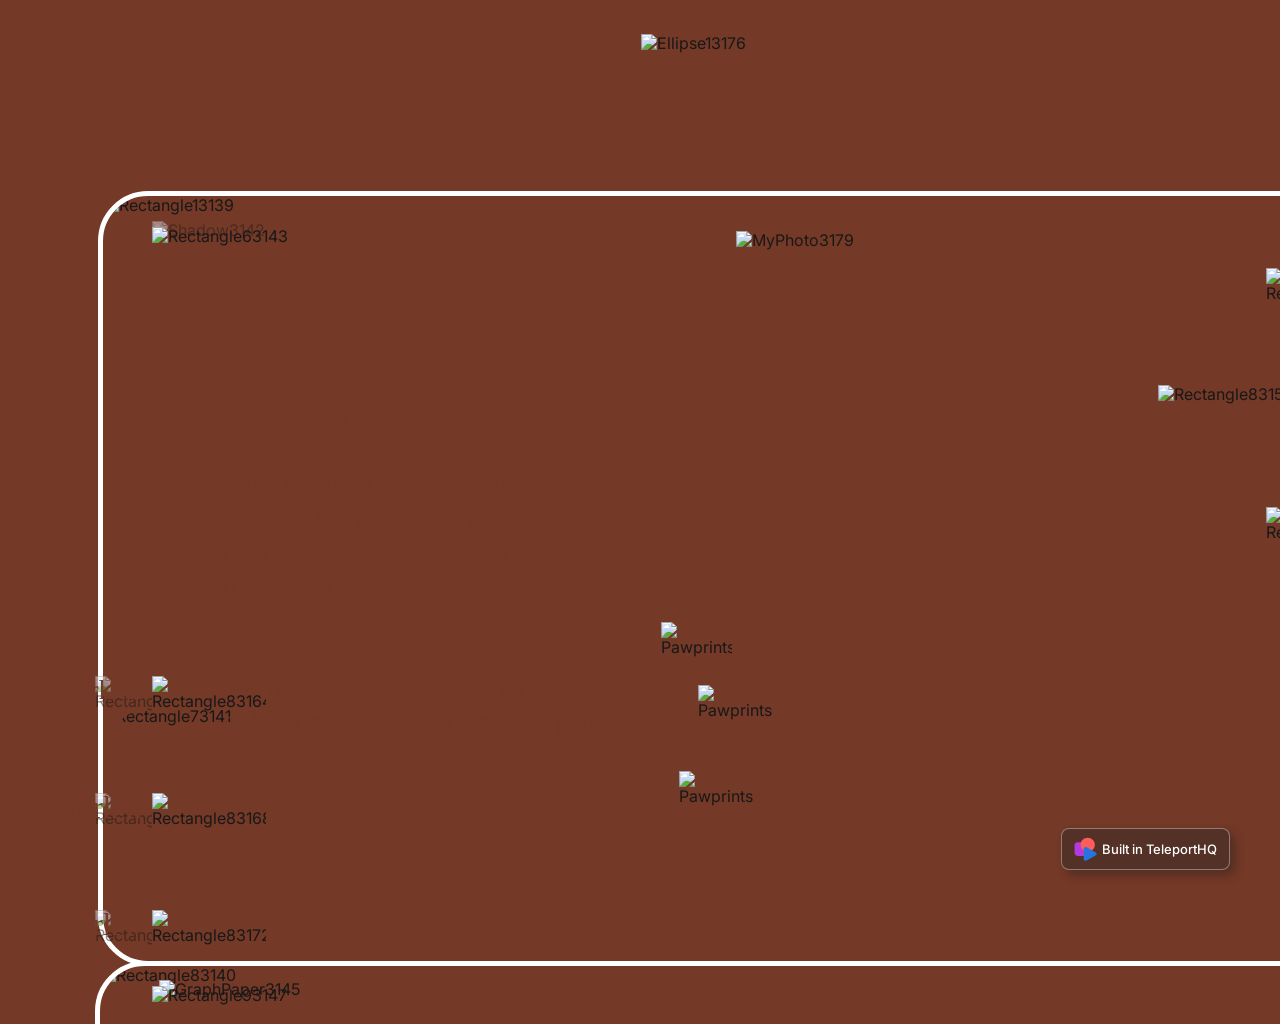
==== about-mepage.html @ 6d15f53f "Initial website upload" ====
<!DOCTYPE html>
<html lang="english">
  <head>
    <title>AboutMepage - exported project</title>
    <meta property="og:title" content="AboutMepage - exported project" />
    <meta name="viewport" content="width=device-width, initial-scale=1.0" />
    <meta charset="utf-8" />
    <meta property="twitter:card" content="summary_large_image" />

    <style data-tag="reset-style-sheet">
      html {  line-height: 1.15;}body {  margin: 0;}* {  box-sizing: border-box;  border-width: 0;  border-style: solid;  -webkit-font-smoothing: antialiased;}p,li,ul,pre,div,h1,h2,h3,h4,h5,h6,figure,blockquote,figcaption {  margin: 0;  padding: 0;}button {  background-color: transparent;}button,input,optgroup,select,textarea {  font-family: inherit;  font-size: 100%;  line-height: 1.15;  margin: 0;}button,select {  text-transform: none;}button,[type="button"],[type="reset"],[type="submit"] {  -webkit-appearance: button;  color: inherit;}button::-moz-focus-inner,[type="button"]::-moz-focus-inner,[type="reset"]::-moz-focus-inner,[type="submit"]::-moz-focus-inner {  border-style: none;  padding: 0;}button:-moz-focus,[type="button"]:-moz-focus,[type="reset"]:-moz-focus,[type="submit"]:-moz-focus {  outline: 1px dotted ButtonText;}a {  color: inherit;  text-decoration: inherit;}pre {  white-space: normal;}input {  padding: 2px 4px;}img {  display: block;}details {  display: block;  margin: 0;  padding: 0;}summary::-webkit-details-marker {  display: none;}[data-thq="accordion"] [data-thq="accordion-content"] {  max-height: 0;  overflow: hidden;  transition: max-height 0.3s ease-in-out;  padding: 0;}[data-thq="accordion"] details[data-thq="accordion-trigger"][open] + [data-thq="accordion-content"] {  max-height: 1000vh;}details[data-thq="accordion-trigger"][open] summary [data-thq="accordion-icon"] {  transform: rotate(180deg);}html { scroll-behavior: smooth  }
    </style>
    <style data-tag="default-style-sheet">
      html {
        font-family: Inter;
        font-size: 16px;
      }

      body {
        font-weight: 400;
        font-style:normal;
        text-decoration: none;
        text-transform: none;
        letter-spacing: normal;
        line-height: 1.15;
        color: var(--dl-color-theme-neutral-dark);
        background: var(--dl-color-theme-neutral-light);

        fill: var(--dl-color-theme-neutral-dark);
      }
    </style>
    <link
      rel="stylesheet"
      href="https://unpkg.com/animate.css@4.1.1/animate.css"
    />
    <link
      rel="stylesheet"
      href="https://fonts.googleapis.com/css2?family=Inter:ital,wght@0,100;0,200;0,300;0,400;0,500;0,600;0,700;0,800;0,900;1,100;1,200;1,300;1,400;1,500;1,600;1,700;1,800;1,900&amp;display=swap"
      data-tag="font"
    />
    <link
      rel="stylesheet"
      href="https://fonts.googleapis.com/css2?family=STIX+Two+Text:ital,wght@0,400;0,500;0,600;0,700;1,400;1,500;1,600;1,700&amp;display=swap"
      data-tag="font"
    />
    <link
      rel="stylesheet"
      href="https://fonts.googleapis.com/css2?family=Noto+Sans:ital,wght@0,100;0,200;0,300;0,400;0,500;0,600;0,700;0,800;0,900;1,100;1,200;1,300;1,400;1,500;1,600;1,700;1,800;1,900&amp;display=swap"
      data-tag="font"
    />
    <link
      rel="stylesheet"
      href="https://fonts.googleapis.com/css2?family=Inter:ital,wght@0,100;0,200;0,300;0,400;0,500;0,600;0,700;0,800;0,900;1,100;1,200;1,300;1,400;1,500;1,600;1,700;1,800;1,900&amp;display=swap"
      data-tag="font"
    />
    <link
      rel="stylesheet"
      href="https://fonts.googleapis.com/css2?family=Island+Moments:wght@400&amp;display=swap"
      data-tag="font"
    />
    <link
      rel="stylesheet"
      href="https://fonts.googleapis.com/css2?family=Island+Moments:wght@400&amp;display=swap"
      data-tag="font"
    />
    <link
      rel="stylesheet"
      href="https://unpkg.com/@teleporthq/teleport-custom-scripts/dist/style.css"
    />
  </head>
  <body>
    <link rel="stylesheet" href="./style.css" />
    <div>
      <link href="./about-mepage.css" rel="stylesheet" />

      <div class="about-mepage-container1">
        <div class="about-mepage-thq-about-mepage-elm">
          <div class="about-mepage-thq-book-elm">
            <img
              src="public/rectangle13139-0zl-1300w.png"
              alt="Rectangle13139"
              class="about-mepage-thq-rectangle1-elm"
            />
            <img
              src="public/rectangle83140-dckj-1300w.png"
              alt="Rectangle83140"
              class="about-mepage-thq-rectangle8-elm1"
            />
            <img
              src="public/rectangle73141-p0ux-300h.png"
              alt="Rectangle73141"
              class="about-mepage-thq-rectangle7-elm"
            />
            <img
              src="public/shadow3142-3vd.svg"
              alt="Shadow3142"
              class="about-mepage-thq-shadow-elm"
            />
            <img
              src="public/rectangle63143-uzt.svg"
              alt="Rectangle63143"
              class="about-mepage-thq-rectangle6-elm"
            />
          </div>
          <div class="about-mepage-thq-aboutme-page-elm">
            <div class="about-mepage-thq-about-mepage1-elm">
              <img
                src="public/graphpaper3145-0hyp-1200h.png"
                alt="GraphPaper3145"
                class="about-mepage-thq-graph-paper-elm1"
              />
              <span class="about-mepage-thq-text-elm10">
                <span>Hello, I'm Sung Ka Sin, but you can call me Tina.</span>
                <br />
                <br />
                <span>
                  I am a curious and creative individual who enjoys exploring
                  new ideas and turning them into meaningful experiences. I am
                  passionate about design, storytelling, and continuous
                  learning, and I value creativity, collaboration, and personal
                  growth.
                </span>
                <br />
                <br />
              </span>
            </div>
            <div class="about-mepage-thq-aboutme-page2-elm">
              <img
                src="public/rectangle93147-5ki.svg"
                alt="Rectangle93147"
                class="about-mepage-thq-rectangle9-elm1"
              />
              <img
                src="public/graphpaper3148-hmjs-1200h.png"
                alt="GraphPaper3148"
                class="about-mepage-thq-graph-paper-elm2"
              />
              <span class="about-mepage-thq-text-elm13">
                <span>
                  Outside of design, I enjoy painting, playing the guitar and
                  violin, podcasting, and filmmaking. These interests have
                  shaped the way I observe the world and inspire the way I
                  create.
                </span>
                <br />
              </span>
              <span class="about-mepage-thq-text-elm15">
                I believe that growth comes from curiosity, reflection, and the
                courage to keep improving. Through this portfolio, I hope to
                share not only my work, but also my journey as a designer and
                lifelong learner.
              </span>
            </div>
          </div>
          <div class="about-mepage-thq-memo-elm">
            <div class="about-mepage-thq-memo1home-elm">
              <img
                src="public/rectangle83152-xiig-200h.png"
                alt="Rectangle83152"
                class="about-mepage-thq-rectangle8-elm2"
              />
              <img
                src="public/rectangle93153-2o4c-200w.png"
                alt="Rectangle93153"
                class="about-mepage-thq-rectangle9-elm2"
              />
              <span class="about-mepage-thq-text-elm16">Home.</span>
            </div>
            <div class="about-mepage-thq-memo2-aboutme-elm">
              <img
                src="public/rectangle83156-4z3b-200h.png"
                alt="Rectangle83156"
                class="about-mepage-thq-rectangle8-elm3"
              />
              <img
                src="public/rectangle93157-4s3-200w.png"
                alt="Rectangle93157"
                class="about-mepage-thq-rectangle9-elm3"
              />
              <span class="about-mepage-thq-text-elm17">About. Me</span>
            </div>
            <div class="about-mepage-thq-memo3my-work-elm">
              <img
                src="public/rectangle83160-r4yq-200h.png"
                alt="Rectangle83160"
                class="about-mepage-thq-rectangle8-elm4"
              />
              <img
                src="public/rectangle93161-jndc-200w.png"
                alt="Rectangle93161"
                class="about-mepage-thq-rectangle9-elm4"
              />
              <span class="about-mepage-thq-text-elm18">Content</span>
            </div>
            <div class="about-mepage-thq-memo31my-work1-elm">
              <img
                src="public/rectangle83164-yjw-200h.png"
                alt="Rectangle83164"
                class="about-mepage-thq-rectangle8-elm5"
              />
              <img
                src="public/rectangle93165-ulv4-200w.png"
                alt="Rectangle93165"
                class="about-mepage-thq-rectangle9-elm5"
              />
              <span class="about-mepage-thq-text-elm19">Work iii</span>
            </div>
            <div class="about-mepage-thq-memo32my-work2-elm">
              <img
                src="public/rectangle83168-wna-200h.png"
                alt="Rectangle83168"
                class="about-mepage-thq-rectangle8-elm6"
              />
              <img
                src="public/rectangle93169-yf4t-200w.png"
                alt="Rectangle93169"
                class="about-mepage-thq-rectangle9-elm6"
              />
              <span class="about-mepage-thq-text-elm20">Work ii</span>
            </div>
            <div class="about-mepage-thq-memo33my-work3-elm">
              <img
                src="public/rectangle83172-6otw-200h.png"
                alt="Rectangle83172"
                class="about-mepage-thq-rectangle8-elm7"
              />
              <img
                src="public/rectangle93173-rekt-200w.png"
                alt="Rectangle93173"
                class="about-mepage-thq-rectangle9-elm7"
              />
              <span class="about-mepage-thq-text-elm21">Work i</span>
            </div>
          </div>
          <div class="about-mepage-thq-light-elm">
            <img
              src="public/polygon23175-zg8t.svg"
              alt="Polygon23175"
              class="about-mepage-thq-polygon2-elm"
            />
            <img
              src="public/ellipse13176-8vol-200h.png"
              alt="Ellipse13176"
              class="about-mepage-thq-ellipse1-elm"
            />
            <img
              src="public/polygon13177-3ip.svg"
              alt="Polygon13177"
              class="about-mepage-thq-polygon1-elm"
            />
          </div>
          <div class="about-mepage-thq-image-elm">
            <img
              src="public/myphoto3179-7oyb-700h.png"
              alt="MyPhoto3179"
              class="about-mepage-thq-my-photo-elm"
            />
            <img
              src="public/pawprints033180-48c-200h.png"
              alt="Pawprints033180"
              class="about-mepage-thq-pawprints03-elm"
            />
            <img
              src="public/pawprints023181-56eq-200w.png"
              alt="Pawprints023181"
              class="about-mepage-thq-pawprints02-elm"
            />
            <img
              src="public/pawprints013182-iubp-200h.png"
              alt="Pawprints013182"
              class="about-mepage-thq-pawprints01-elm"
            />
            <img
              src="public/illustration033183-jvs-400h.png"
              alt="Illustration033183"
              class="about-mepage-thq-illustration03-elm"
            />
            <img
              src="public/illustration023184-9ku3-400h.png"
              alt="Illustration023184"
              class="about-mepage-thq-illustration02-elm"
            />
            <img
              src="public/illustration013185-3cm-300h.png"
              alt="Illustration013185"
              class="about-mepage-thq-illustration01-elm"
            />
          </div>
        </div>
        <a href="https://play.teleporthq.io/signup" class="about-mepage-link">
          <div
            aria-label="Sign up to TeleportHQ"
            class="about-mepage-container2"
          >
            <svg
              width="24"
              height="24"
              viewBox="0 0 19 21"
              fill="none"
              xmlns="http://www.w3.org/2000/svg"
              class="about-mepage-icon1"
            >
              <path
                d="M9.1017 4.64355H2.17867C0.711684 4.64355 -0.477539 5.79975 -0.477539 7.22599V13.9567C-0.477539 15.3829 0.711684 16.5391 2.17867 16.5391H9.1017C10.5687 16.5391 11.7579 15.3829 11.7579 13.9567V7.22599C11.7579 5.79975 10.5687 4.64355 9.1017 4.64355Z"
                fill="#B23ADE"
              ></path>
              <path
                d="M10.9733 12.7878C14.4208 12.7878 17.2156 10.0706 17.2156 6.71886C17.2156 3.3671 14.4208 0.649963 10.9733 0.649963C7.52573 0.649963 4.73096 3.3671 4.73096 6.71886C4.73096 10.0706 7.52573 12.7878 10.9733 12.7878Z"
                fill="#FF5C5C"
              ></path>
              <path
                d="M17.7373 13.3654C19.1497 14.1588 19.1497 15.4634 17.7373 16.2493L10.0865 20.5387C8.67402 21.332 7.51855 20.6836 7.51855 19.0968V10.5141C7.51855 8.92916 8.67402 8.2807 10.0865 9.07221L17.7373 13.3654Z"
                fill="#2874DE"
              ></path>
            </svg>
            <span class="about-mepage-text6">Built in TeleportHQ</span>
          </div>
        </a>
      </div>
      <link
        rel="canonical"
        href="https://web-designfinal-outcome-90sk65.teleporthq.site/about-mepage"
      />
    </div>
  </body>
</html>
---- style.css ----
:root {
  --dl-layout-size-large: 144px;
  --dl-layout-size-small: 48px;
  --dl-layout-space-unit: 16px;
  --dl-layout-size-medium: 96px;
  --dl-layout-size-xlarge: 192px;
  --dl-layout-size-xsmall: 16px;
  --dl-color-theme-accent1: #FFFFFF;
  --dl-color-theme-accent2: #F5D1B0;
  --dl-layout-radius-round: 50%;
  --dl-layout-size-xxlarge: 288px;
  --dl-color-theme-primary1: #BF4408;
  --dl-color-theme-primary2: #E65103;
  --dl-layout-size-maxwidth: 1400px;
  --dl-layout-radius-radius2: 2px;
  --dl-layout-radius-radius4: 4px;
  --dl-layout-radius-radius8: 8px;
  --dl-layout-space-halfunit: 8px;
  --dl-layout-space-sixunits: 96px;
  --dl-layout-space-twounits: 32px;
  --dl-color-theme-secondary1: #FFFFFF;
  --dl-color-theme-secondary2: #FBF1EB;
  --dl-layout-space-fiveunits: 80px;
  --dl-layout-space-fourunits: 64px;
  --dl-layout-space-threeunits: 48px;
  --dl-color-theme-neutral-dark: #191818;
  --dl-layout-radius-cardradius: 8px;
  --dl-color-theme-neutral-light: #FBFAF9;
  --dl-layout-radius-imageradius: 8px;
  --dl-layout-radius-inputradius: 24px;
  --dl-layout-radius-buttonradius: 24px;
  --dl-layout-space-oneandhalfunits: 24px;
}
 
.button {
  color: var(--dl-color-theme-neutral-dark);
  display: inline-block;
  padding: 0.5rem 1rem;
  border-color: var(--dl-color-theme-neutral-dark);
  border-width: 1px;
  border-radius: 4px;
  background-color: var(--dl-color-theme-neutral-light);
}
 
.input {
  color: var(--dl-color-theme-neutral-dark);
  cursor: auto;
  padding: 0.5rem 1rem;
  border-color: var(--dl-color-theme-neutral-dark);
  border-width: 1px;
  border-radius: 4px;
  background-color: var(--dl-color-theme-neutral-light);
}
 
.textarea {
  color: var(--dl-color-theme-neutral-dark);
  cursor: auto;
  padding: 0.5rem;
  border-color: var(--dl-color-theme-neutral-dark);
  border-width: 1px;
  border-radius: 4px;
  background-color: var(--dl-color-theme-neutral-light);
}
 
.list {
  width: 100%;
  margin: 1em 0px 1em 0px;
  display: block;
  padding: 0px 0px 0px 1.5rem;
  list-style-type: none;
  list-style-position: outside;
}
 
.list-item {
  display: list-item;
}
 
.teleport-show {
  display: flex !important;
  transform: none !important;
}
 
.thq-input {
  color: var(--dl-color-theme-neutral-dark);
  cursor: auto;
  outline: none;
  padding: 0.5rem 1rem;
  align-self: stretch;
  text-align: center;
  border-color: var(--dl-color-theme-neutral-dark);
  border-width: 1px;
  border-radius: var(--dl-layout-radius-inputradius);
  background-color: var(--dl-color-theme-neutral-light);
}
 
.thq-input:focus {
  outline: 1px solid var(--dl-color-theme-primary1);
}
 
.thq-button-filled {
  gap: var(--dl-layout-space-halfunit);
  fill: var(--dl-color-theme-secondary1);
  color: var(--dl-color-theme-secondary1);
  cursor: pointer;
  display: flex;
  transition: 0.3s;
  align-items: center;
  font-weight: bold;
  padding-top: var(--dl-layout-space-halfunit);
  white-space: nowrap;
  border-color: var(--dl-color-theme-primary1);
  border-width: 1px;
  padding-left: var(--dl-layout-space-oneandhalfunits);
  border-radius: var(--dl-layout-radius-buttonradius);
  padding-right: var(--dl-layout-space-oneandhalfunits);
  padding-bottom: var(--dl-layout-space-halfunit);
  justify-content: center;
  background-color: var(--dl-color-theme-primary1);
}
 
.thq-button-filled:hover {
  fill: var(--dl-color-theme-secondary2);
  color: var(--dl-color-theme-secondary2);
  border-color: var(--dl-color-theme-primary2);
  background-color: var(--dl-color-theme-primary2);
}
 
.thq-button-outline {
  gap: var(--dl-layout-space-halfunit);
  fill: var(--dl-color-theme-primary1);
  color: var(--dl-color-theme-primary1);
  border: 1px solid;
  cursor: pointer;
  display: flex;
  transition: 0.3s;
  align-items: center;
  font-weight: bold;
  padding-top: var(--dl-layout-space-halfunit);
  white-space: nowrap;
  border-color: var(--dl-color-theme-primary1);
  padding-left: var(--dl-layout-space-oneandhalfunits);
  border-radius: var(--dl-layout-radius-buttonradius);
  padding-right: var(--dl-layout-space-oneandhalfunits);
  padding-bottom: var(--dl-layout-space-halfunit);
  justify-content: center;
}
 
.thq-button-outline:hover {
  fill: var(--dl-color-theme-secondary2);
  color: var(--dl-color-theme-secondary2);
  border-color: var(--dl-color-theme-primary2);
  background-color: var(--dl-color-theme-primary2);
}
 
.thq-button-flat {
  gap: var(--dl-layout-space-halfunit);
  fill: var(--dl-color-theme-primary1);
  color: var(--dl-color-theme-primary1);
  cursor: pointer;
  display: flex;
  transition: 0.3s;
  align-items: center;
  font-weight: bold;
  padding-top: var(--dl-layout-space-halfunit);
  white-space: nowrap;
  border-color: transparent;
  border-width: 1px;
  padding-left: var(--dl-layout-space-oneandhalfunits);
  border-radius: var(--dl-layout-radius-buttonradius);
  padding-right: var(--dl-layout-space-oneandhalfunits);
  padding-bottom: var(--dl-layout-space-halfunit);
  justify-content: center;
}
 
.thq-button-flat:hover {
  fill: var(--dl-color-theme-secondary1);
  color: var(--dl-color-theme-secondary1);
  border-color: var(--dl-color-theme-primary2);
  background-color: var(--dl-color-theme-primary2);
}
 
.thq-heading-1 {
  font-size: 48px;
  font-family: STIX Two Text;
  font-weight: 700;
  line-height: 1.5;
}
 
.thq-heading-2 {
  font-size: 35px;
  font-family: STIX Two Text;
  font-weight: 600;
  line-height: 1.5;
}
 
.thq-heading-3 {
  font-size: 26px;
  font-family: STIX Two Text;
  font-weight: 600;
  line-height: 1.5;
}
 
.thq-body-large {
  font-size: 18px;
  font-family: Noto Sans;
  line-height: 1.5;
}
 
.thq-body-small {
  font-size: 16px;
  font-family: Noto Sans;
  line-height: 1.5;
}
 
.thq-team-image-round {
  width: 80px;
  height: 80px;
  object-fit: cover;
  border-radius: 50%;
}
 
.thq-section-padding {
  width: 100%;
  display: flex;
  padding: var(--dl-layout-space-fiveunits);
  position: relative;
  align-items: center;
  flex-direction: column;
}
 
.thq-section-max-width {
  width: 100%;
  max-width: var(--dl-layout-size-maxwidth);
}
 
.thq-img-ratio-1-1 {
  width: 100%;
  object-fit: cover;
  aspect-ratio: 1/1;
  border-radius: var(--dl-layout-radius-imageradius);
}
 
.thq-img-ratio-16-9 {
  width: 100%;
  object-fit: cover;
  aspect-ratio: 16/9;
  border-radius: var(--dl-layout-radius-imageradius);
}
 
.thq-img-ratio-4-3 {
  width: 100%;
  object-fit: cover;
  aspect-ratio: 4/3;
  border-radius: var(--dl-layout-radius-imageradius);
}
 
.thq-img-ratio-4-6 {
  width: 100%;
  object-fit: cover;
  aspect-ratio: 4/6;
  border-radius: var(--dl-layout-radius-imageradius);
}
 
.thq-img-round {
  width: 100%;
  border-radius: var(--dl-layout-radius-round);
}
 
.thq-flex-column {
  gap: var(--dl-layout-space-twounits);
  display: flex;
  overflow: hidden;
  position: relative;
  align-items: center;
  flex-direction: column;
}
 
.thq-flex-row {
  gap: var(--dl-layout-space-twounits);
  display: flex;
  overflow: hidden;
  position: relative;
  align-items: center;
}
 
.thq-grid-6 {
  display: grid;
  grid-gap: var(--dl-layout-space-twounits);
  grid-template-columns: 1fr 1fr 1fr 1fr 1fr 1fr;
}
 
.thq-grid-5 {
  display: grid;
  grid-gap: var(--dl-layout-space-twounits);
  grid-template-columns: 1fr 1fr 1fr 1fr 1fr;
}
 
.thq-card {
  gap: var(--dl-layout-space-oneandhalfunits);
  display: flex;
  padding: var(--dl-layout-space-twounits);
  align-items: stretch;
  border-radius: var(--dl-layout-radius-cardradius);
  flex-direction: column;
}
 
.thq-box-shadow {
  box-shadow: 0px 0px 5px -2px var(--dl-color-theme-neutral-dark);
}
 
.thq-grid-3 {
  display: grid;
  grid-gap: var(--dl-layout-space-twounits);
  grid-template-columns: 1fr 1fr 1fr;
}
 
.thq-grid-4 {
  display: grid;
  grid-gap: var(--dl-layout-space-twounits);
  grid-template-columns: 1fr 1fr 1fr 1fr;
}
 
.thq-grid-2 {
  width: 100%;
  display: grid;
  grid-gap: var(--dl-layout-space-twounits);
  grid-template-columns: 1fr 1fr;
}
 
.thq-checkbox {
  width: var(--dl-layout-size-xsmall);
  height: var(--dl-layout-size-xsmall);
}
 
.thq-select {
  cursor: pointer;
  appearance: none;
  padding-top: var(--dl-layout-space-halfunit);
  padding-left: var(--dl-layout-space-unit);
  border-radius: var(--dl-layout-radius-inputradius);
  padding-right: var(--dl-layout-space-twounits);
  padding-bottom: var(--dl-layout-space-halfunit);
  background-color: var(--dl-color-theme-neutral-light);
  background-image: url('data:image/svg+xml;charset=US-ASCII,%3Csvg width%3D%2220%22 height%3D%2220%22 xmlns%3D%22http%3A//www.w3.org/2000/svg%22 viewBox%3D%220 0 20 20%22 fill%3D%22%23000%22%3E%3Cpath d%3D%22M4.293 7.293a1 1 0 011.414 0L10 11.586l4.293-4.293a1 1 0 111.414 1.414l-5 5a1 1 0 01-1.414 0l-5-5a1 1 0 010-1.414z%22/%3E%3C/svg%3E');
  background-repeat: no-repeat;
  background-position: right 8px center;
}
 
.thq-divider-horizontal {
  width: 100%;
  height: 1px;
  background-color: var(--dl-color-theme-neutral-dark);
}
 
.thq-icon-small {
  width: 24px;
  height: 24px;
}
 
.thq-button-icon {
  fill: var(--dl-color-theme-secondary1);
  padding: 3px;
  transition: 0.3s;
  border-radius: var(--dl-layout-radius-round);
}
 
.thq-button-icon:hover {
  fill: var(--dl-color-theme-secondary2);
}
 
.thq-icon-medium {
  width: var(--dl-layout-size-small);
  height: var(--dl-layout-size-small);
}
 
.thq-icon-x-small {
  width: var(--dl-layout-size-xsmall);
  height: var(--dl-layout-size-xsmall);
}
 
.thq-link {
  cursor: pointer;
  display: inline-block;
  overflow: hidden;
  background: linear-gradient(to right, var(--dl-color-theme-primary1) 50%, var(--dl-color-theme-neutral-dark) 50%);
  transition: background-position 300ms ease;
  font-weight: 600;
  background-clip: text;
  background-size: 200% 100%;
  background-position: 100%;
  -webkit-text-fill-color: transparent;
}
 
.thq-link:hover {
  background-position: 0 100%;
}
 
.thq-grid-auto-300 {
  display: grid;
  grid-gap: var(--dl-layout-space-oneandhalfunits);
  grid-template-columns: repeat(auto-fit, minmax(300px, 1fr));
}
 
.thq-animated-group-vertical-reverse {
  gap: var(--dl-layout-space-unit);
  width: 100%;
  display: flex;
  animation: scroll-y 20s linear infinite;
  align-items: flex-start;
  flex-direction: column;
  justify-content: space-around;
  animation-direction: reverse;
}
 
.thq-animated-group-horizontal-reverse {
  gap: var(--dl-layout-space-unit);
  display: flex;
  animation: scroll-x 20s linear infinite;
  min-width: 100%;
  align-items: center;
  flex-shrink: 0;
  justify-content: space-around;
  animation-direction: reverse;
}
 
.thq-animated-group-vertical {
  gap: var(--dl-layout-space-unit);
  width: 100%;
  display: flex;
  animation: scroll-y 20s linear infinite;
  align-items: flex-start;
  flex-direction: column;
  justify-content: space-around;
}
 
.thq-animated-group-horizontal {
  gap: var(--dl-layout-space-unit);
  display: flex;
  animation: scroll-x 20s linear infinite;
  min-width: 100%;
  align-items: center;
  flex-shrink: 0;
  justify-content: space-around;
}
 
.thq-animated-group-container-vertical {
  gap: var(--dl-layout-space-unit);
  display: flex;
  overflow: hidden;
  flex-direction: column;
}
 
.thq-animated-group-container-horizontal {
  gap: var(--dl-layout-space-unit);
  display: flex;
  overflow: hidden;
}
 
.thq-mask-image-vertical {
  mask-image: linear-gradient(to bottom, transparent, black 1%, black 99%, transparent);
}
 
.thq-mask-image-horizontal {
  mask-image: linear-gradient(to right, transparent, black 1%, black 99%, transparent);
}
 
.thq-img-scale {
  transition: 0.3s;
}
 
.thq-img-scale:hover {
  scale: 1.05;
}
 
.thq-animated-card-bg-1 {
  width: 100%;
  height: 100%;
  transition: transform 0.3s;
  border-radius: var(--dl-layout-radius-cardradius);
  background-color: var(--dl-color-theme-accent1);
}
 
.thq-animated-card-bg-2 {
  transition: transform 0.3s;
  border-radius: var(--dl-layout-radius-cardradius);
  background-color: var(--dl-color-theme-accent2);
}
 
.thq-button-animated {
  outline: none;
  z-index: 1;
  overflow: hidden;
  position: relative;
  border-width: 2px;
}
 
.thq-input::placeholder {
  text-align: center;
  vertical-align: middle;
}
 
.thq-animated-group-container-vertical:hover div {
  animation-play-state: paused;
}
 
.thq-animated-group-container-horizontal:hover div {
  animation-play-state: paused;
}
 
.thq-animated-card-bg-2:has([data-animated="true"]:hover) {
  transform: translate3d(0px, 0px, 0px) scale3d(1, 1, 1) rotateX(0deg) rotateY(0deg) rotateZ(3deg) skew(0deg, 0deg);
}
 
.thq-animated-card-bg-1:has([data-animated="true"]:hover) {
  transform: translate3d(0px, 0px, 0px) scale3d(1, 1, 1) rotateX(0deg) rotateY(0deg) rotateZ(-6deg) skew(0deg, 0deg);
}
 
.thq-button-animated:before {
  top: 0;
  left: -20%;
  color: var(--dl-color-theme-neutral-light);
  width: 200%;
  height: 101%;
  content: "";
  z-index: 1;
  position: absolute;
  transform: scaleX(0);
  transition: transform 0.5s;
  border-radius: var(--dl-layout-radius-buttonradius);
  background-color: var(--dl-color-theme-neutral-dark);
  transform-origin: 0 0;
  transition-timing-function: cubic-bezier(0.5, 1.6, 0.4, 0.7);
}
 
.thq-button-animated:hover::before {
  color: var(--dl-color-theme-neutral-light);
  z-index: -1;
  transform: scaleX(1);
}
 
.Content {
  font-size: 16px;
  font-family: Inter;
  font-weight: 400;
  line-height: 1.15;
  text-transform: none;
  text-decoration: none;
}
 
@media(max-width: 991px) {
  .thq-grid-4 {
    grid-template-columns: 1fr 1fr 1fr;
  }
}
 
@media(max-width: 767px) {
  .thq-section-padding {
    padding: var(--dl-layout-space-threeunits);
  }
  .thq-flex-column {
    gap: var(--dl-layout-space-oneandhalfunits);
  }
  .thq-flex-row {
    gap: var(--dl-layout-space-oneandhalfunits);
  }
  .thq-grid-6 {
    grid-gap: var(--dl-layout-space-oneandhalfunits);
    grid-template-columns: 1fr 1fr 1fr;
  }
  .thq-grid-5 {
    grid-gap: var(--dl-layout-space-oneandhalfunits);
    grid-template-columns: 1fr 1fr 1fr;
  }
  .thq-card {
    padding: var(--dl-layout-space-oneandhalfunits);
  }
  .thq-grid-3 {
    grid-gap: var(--dl-layout-space-oneandhalfunits);
    grid-template-columns: 1fr 1fr;
  }
  .thq-grid-4 {
    grid-gap: var(--dl-layout-space-oneandhalfunits);
    flex-direction: row;
    grid-template-columns: 1fr 1fr;
  }
  .thq-grid-2 {
    grid-gap: var(--dl-layout-space-oneandhalfunits);
    grid-template-columns: 1fr;
  }
  .thq-img-scale {
    width: 100%;
  }
}
 
@media(max-width: 479px) {
  .thq-section-padding {
    padding: var(--dl-layout-space-oneandhalfunits);
  }
  .thq-flex-column {
    gap: var(--dl-layout-space-unit);
  }
  .thq-flex-row {
    gap: var(--dl-layout-space-unit);
  }
  .thq-grid-6 {
    grid-gap: var(--dl-layout-space-unit);
    grid-template-columns: 1fr 1fr;
  }
  .thq-grid-5 {
    grid-gap: var(--dl-layout-space-unit);
    grid-template-columns: 1fr 1fr;
  }
  .thq-grid-3 {
    grid-gap: var(--dl-layout-space-unit);
    align-items: center;
    grid-template-columns: 1fr;
  }
  .thq-grid-4 {
    grid-gap: var(--dl-layout-space-unit);
    align-items: center;
    flex-direction: column;
    grid-template-columns: 1fr;
  }
  .thq-grid-2 {
    grid-gap: var(--dl-layout-space-unit);
  }
  .thq-grid-auto-300 {
    grid-template-columns: 1fr;
  }
}
---- about-mepage.css ----
.about-mepage-container1 {
  width: 100%;
  display: flex;
  overflow: auto;
  min-height: 100vh;
  align-items: center;
  flex-direction: column;
}
 
.about-mepage-thq-about-mepage-elm {
  width: 100%;
  height: 1024px;
  display: flex;
  position: relative;
  align-items: flex-start;
  flex-shrink: 0;
  background-color: rgba(116, 57, 39, 1);
}
 
.about-mepage-thq-book-elm {
  top: 191px;
  left: 95px;
  width: 1246px;
  height: 1545px;
  display: flex;
  position: absolute;
  align-items: flex-start;
  flex-shrink: 1;
}
 
.about-mepage-thq-rectangle1-elm {
  top: 0px;
  left: 3px;
  width: 1243px;
  height: 775px;
  position: absolute;
  border-color: rgba(255, 255, 255, 1);
  border-style: solid;
  border-width: 5px;
  border-radius: 50px;
}
 
.about-mepage-thq-rectangle8-elm1 {
  top: 770px;
  left: 0px;
  width: 1243px;
  height: 775px;
  position: absolute;
  border-color: rgba(255, 255, 255, 1);
  border-style: solid;
  border-width: 5px;
  border-radius: 50px;
}
 
.about-mepage-thq-rectangle7-elm {
  top: 516px;
  left: 5px;
  width: 1238px;
  height: 259px;
  position: absolute;
  border-radius: 57px;
}
 
.about-mepage-thq-shadow-elm {
  top: 30px;
  left: 57px;
  width: 1114px;
  height: 759px;
  opacity: 0.44;
  position: absolute;
}
 
.about-mepage-thq-rectangle6-elm {
  top: 36px;
  left: 57px;
  width: 1114px;
  height: 759px;
  position: absolute;
}
 
.about-mepage-thq-aboutme-page-elm {
  top: 222.0001220703125px;
  left: 152px;
  width: 1118.1407470703125px;
  height: 1683.9998779296875px;
  display: flex;
  position: absolute;
  align-items: flex-start;
  flex-shrink: 1;
}
 
.about-mepage-thq-about-mepage1-elm {
  top: 0px;
  left: 2.9999847412109375px;
  width: 1115.1407470703125px;
  height: 757.7516479492188px;
  display: flex;
  position: absolute;
  align-items: flex-start;
  flex-shrink: 1;
}
 
.about-mepage-thq-graph-paper-elm1 {
  top: 757.7515869140625px;
  left: 4.007709503173828px;
  width: 752px;
  height: 1111px;
  position: absolute;
}
 
.about-mepage-thq-text-elm10 {
  top: 141.9998779296875px;
  left: 67.00001525878906px;
  color: rgba(116, 57, 39, 1);
  width: 439px;
  height: auto;
  position: absolute;
  font-size: 30px;
  font-style: Regular;
  text-align: left;
  font-family: IM FELL English SC;
  font-weight: 400;
  line-height: normal;
  font-stretch: normal;
  text-decoration: none;
}
 
.about-mepage-thq-aboutme-page2-elm {
  top: 763.9998779296875px;
  left: 0px;
  width: 1118.1407470703125px;
  height: 920px;
  display: flex;
  position: absolute;
  align-items: flex-start;
  flex-shrink: 1;
}
 
.about-mepage-thq-rectangle9-elm1 {
  top: 0px;
  left: 0px;
  width: 1114px;
  height: 733px;
  position: absolute;
}
 
.about-mepage-thq-graph-paper-elm2 {
  top: 757.751708984375px;
  left: 7.0077056884765625px;
  width: 752px;
  height: 1111px;
  position: absolute;
}
 
.about-mepage-thq-text-elm13 {
  top: 105px;
  left: 64px;
  color: rgba(116, 57, 39, 1);
  width: 457px;
  height: auto;
  position: absolute;
  font-size: 30px;
  font-style: Regular;
  text-align: left;
  font-family: IM FELL English SC;
  font-weight: 400;
  line-height: normal;
  font-stretch: normal;
  text-decoration: none;
}
 
.about-mepage-thq-text-elm15 {
  top: 404px;
  left: 456px;
  color: rgba(116, 57, 39, 1);
  width: 439px;
  height: auto;
  position: absolute;
  font-size: 30px;
  font-style: Regular;
  text-align: left;
  font-family: IM FELL English SC;
  font-weight: 400;
  line-height: normal;
  font-stretch: normal;
  text-decoration: none;
}
 
.about-mepage-thq-memo-elm {
  top: 268px;
  left: 38px;
  width: 1362px;
  height: 642.002685546875px;
  display: flex;
  position: absolute;
  align-items: flex-start;
  flex-shrink: 1;
}
 
.about-mepage-thq-memo1home-elm {
  top: 0px;
  left: 1228px;
  width: 134px;
  height: 107.00276184082031px;
  display: flex;
  position: absolute;
  align-items: flex-start;
  flex-shrink: 1;
}
 
.about-mepage-thq-rectangle8-elm2 {
  top: 0px;
  left: 0px;
  width: 134px;
  height: 105px;
  position: absolute;
}
 
.about-mepage-thq-rectangle9-elm2 {
  top: 0px;
  left: 77px;
  width: 57px;
  height: 105px;
  opacity: 0.50;
  position: absolute;
}
 
.about-mepage-thq-text-elm16 {
  top: 2px;
  left: 120.910888671875px;
  color: rgba(116, 57, 39, 1);
  width: 105px;
  height: auto;
  position: absolute;
  font-size: 30.551189422607422px;
  font-style: Regular;
  text-align: left;
  font-family: IM FELL English SC;
  font-weight: 400;
  line-height: normal;
  font-stretch: normal;
  text-decoration: none;
}
 
.about-mepage-thq-memo2-aboutme-elm {
  top: 117px;
  left: 1120px;
  width: 229px;
  height: 112.00276184082031px;
  display: flex;
  position: absolute;
  align-items: flex-start;
  flex-shrink: 1;
}
 
.about-mepage-thq-rectangle8-elm3 {
  top: 0px;
  left: 0px;
  width: 229px;
  height: 105px;
  position: absolute;
}
 
.about-mepage-thq-rectangle9-elm3 {
  top: 0px;
  left: 172px;
  width: 57px;
  height: 105px;
  opacity: 0.50;
  position: absolute;
}
 
.about-mepage-thq-text-elm17 {
  top: 7px;
  left: 215.910888671875px;
  color: rgba(116, 57, 39, 1);
  width: 105px;
  height: auto;
  position: absolute;
  font-size: 20px;
  font-style: Regular;
  text-align: left;
  font-family: IM FELL English SC;
  font-weight: 400;
  line-height: normal;
  font-stretch: normal;
  text-decoration: none;
}
 
.about-mepage-thq-memo3my-work-elm {
  top: 239px;
  left: 1228px;
  width: 134px;
  height: 107.00276184082031px;
  display: flex;
  position: absolute;
  align-items: flex-start;
  flex-shrink: 1;
}
 
.about-mepage-thq-rectangle8-elm4 {
  top: 0px;
  left: 0px;
  width: 134px;
  height: 105px;
  position: absolute;
}
 
.about-mepage-thq-rectangle9-elm4 {
  top: 0px;
  left: 77px;
  width: 57px;
  height: 105px;
  opacity: 0.50;
  position: absolute;
}
 
.about-mepage-thq-text-elm18 {
  top: 2px;
  left: 120.910888671875px;
  color: rgba(116, 57, 39, 1);
  width: 105px;
  height: auto;
  position: absolute;
  font-size: 26px;
  font-style: Regular;
  text-align: left;
  font-family: IM FELL English SC;
  font-weight: 400;
  line-height: normal;
  font-stretch: normal;
  text-decoration: none;
}
 
.about-mepage-thq-memo31my-work1-elm {
  top: 408.002685546875px;
  left: 114px;
  width: 114px;
  height: 107.00276184082031px;
  display: flex;
  position: absolute;
  align-items: flex-start;
  flex-shrink: 1;
}
 
.about-mepage-thq-rectangle8-elm5 {
  top: -0.00274658203125px;
  left: 0px;
  width: 114px;
  height: 105px;
  position: absolute;
}
 
.about-mepage-thq-rectangle9-elm5 {
  top: 0px;
  left: -57px;
  width: 57px;
  height: 105px;
  opacity: 0.50;
  position: absolute;
}
 
.about-mepage-thq-text-elm19 {
  top: -2px;
  left: -100.910888671875px;
  color: rgba(116, 57, 39, 1);
  width: 105px;
  height: auto;
  position: absolute;
  font-size: 28px;
  font-style: Regular;
  text-align: left;
  font-family: IM FELL English SC;
  font-weight: 400;
  line-height: normal;
  font-stretch: normal;
  text-decoration: none;
}
 
.about-mepage-thq-memo32my-work2-elm {
  top: 525.002685546875px;
  left: 114px;
  width: 114px;
  height: 107.00276184082031px;
  display: flex;
  position: absolute;
  align-items: flex-start;
  flex-shrink: 1;
}
 
.about-mepage-thq-rectangle8-elm6 {
  top: -0.00274658203125px;
  left: 0px;
  width: 114px;
  height: 105px;
  position: absolute;
}
 
.about-mepage-thq-rectangle9-elm6 {
  top: 0px;
  left: -57px;
  width: 57px;
  height: 105px;
  opacity: 0.50;
  position: absolute;
}
 
.about-mepage-thq-text-elm20 {
  top: -2px;
  left: -100.910888671875px;
  color: rgba(116, 57, 39, 1);
  width: 105px;
  height: auto;
  position: absolute;
  font-size: 30.551189422607422px;
  font-style: Regular;
  text-align: left;
  font-family: IM FELL English SC;
  font-weight: 400;
  line-height: normal;
  font-stretch: normal;
  text-decoration: none;
}
 
.about-mepage-thq-memo33my-work3-elm {
  top: 642.002685546875px;
  left: 114px;
  width: 114px;
  height: 107.00276184082031px;
  display: flex;
  position: absolute;
  align-items: flex-start;
  flex-shrink: 1;
}
 
.about-mepage-thq-rectangle8-elm7 {
  top: -0.00274658203125px;
  left: 0px;
  width: 114px;
  height: 105px;
  position: absolute;
}
 
.about-mepage-thq-rectangle9-elm7 {
  top: 0px;
  left: -57px;
  width: 57px;
  height: 105px;
  opacity: 0.50;
  position: absolute;
}
 
.about-mepage-thq-text-elm21 {
  top: -2px;
  left: -100.910888671875px;
  color: rgba(116, 57, 39, 1);
  width: 105px;
  height: auto;
  position: absolute;
  font-size: 30.551189422607422px;
  font-style: Regular;
  text-align: left;
  font-family: IM FELL English SC;
  font-weight: 400;
  line-height: normal;
  font-stretch: normal;
  text-decoration: none;
}
 
.about-mepage-thq-light-elm {
  top: -78px;
  left: 386px;
  width: 667px;
  height: 350px;
  display: flex;
  position: absolute;
  align-items: flex-start;
  flex-shrink: 1;
}
 
.about-mepage-thq-polygon2-elm {
  top: 30px;
  left: 0px;
  width: 667px;
  height: 320px;
  opacity: 0.28;
  position: absolute;
}
 
.about-mepage-thq-ellipse1-elm {
  top: 112px;
  left: 255px;
  width: 157px;
  height: 102px;
  position: absolute;
}
 
.about-mepage-thq-polygon1-elm {
  top: 0px;
  left: 159px;
  width: 350px;
  height: 177px;
  position: absolute;
}
 
.about-mepage-thq-image-elm {
  top: 231px;
  left: 214px;
  width: 1054px;
  height: 1459px;
  display: flex;
  position: absolute;
  align-items: flex-start;
  flex-shrink: 1;
}
 
.about-mepage-thq-my-photo-elm {
  top: 0px;
  left: 522px;
  width: 494px;
  height: 658px;
  position: absolute;
}
 
.about-mepage-thq-pawprints03-elm {
  top: 540px;
  left: 465px;
  width: 75px;
  height: 70px;
  position: absolute;
}
 
.about-mepage-thq-pawprints02-elm {
  top: 454px;
  left: 483.94866943359375px;
  width: 75px;
  height: 70px;
  position: absolute;
}
 
.about-mepage-thq-pawprints01-elm {
  top: 391px;
  left: 447.06756591796875px;
  width: 71px;
  height: 66px;
  position: absolute;
}
 
.about-mepage-thq-illustration03-elm {
  top: 1137px;
  left: 732px;
  width: 322px;
  height: 322px;
  position: absolute;
}
 
.about-mepage-thq-illustration02-elm {
  top: 829px;
  left: 524px;
  width: 416px;
  height: 308px;
  position: absolute;
}
 
.about-mepage-thq-illustration01-elm {
  top: 1213px;
  left: 0px;
  width: 207px;
  height: 207px;
  position: absolute;
}
 
.about-mepage-link {
  display: contents;
}
 
.about-mepage-container2 {
  right: 50px;
  border: 1px solid #ffffff5c;
  bottom: 30px;
  display: flex;
  z-index: 22;
  position: fixed;
  box-shadow: 5px 5px 10px 0px rgba(31, 31, 31, 0.4);
  min-height: auto;
  align-items: center;
  padding-top: 8px;
  padding-left: 12px;
  border-radius: 8px;
  padding-right: 12px;
  padding-bottom: 8px;
  backdrop-filter: blur(6px);
  background-color: rgba(41, 41, 41, 0.41);
}
 
.about-mepage-icon1 {
  width: 24px;
  margin-right: 4px;
}
 
.about-mepage-text6 {
  color: white;
  font-size: 13px;
  font-style: normal;
  font-weight: 500;
  line-height: 24px;
}
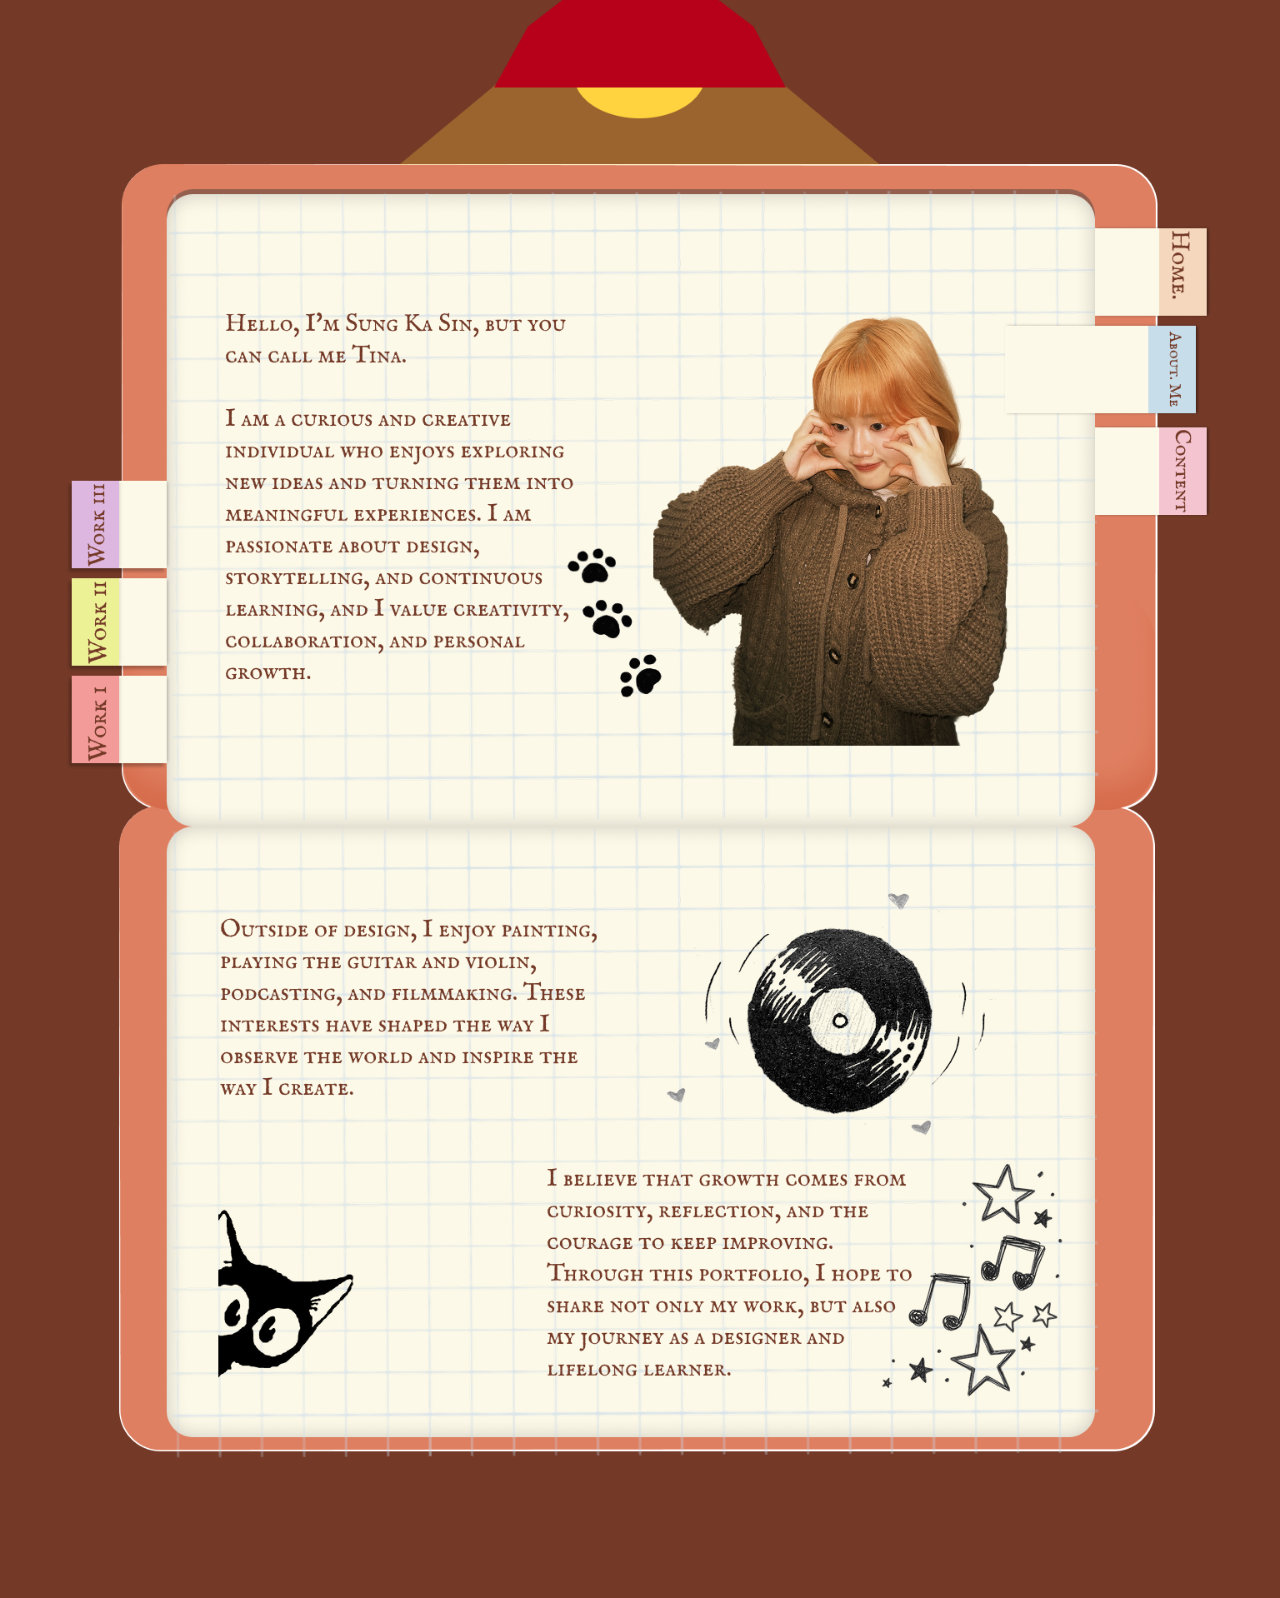
==== commit aa957a7c: "add nav and adjust position" ====
--- a/about-mepage.html
+++ b/about-mepage.html
@@ -1,326 +1,72 @@
 <!DOCTYPE html>
-<html lang="english">
+<html lang="en">
   <head>
-    <title>AboutMepage - exported project</title>
-    <meta property="og:title" content="AboutMepage - exported project" />
+    <title>About Me Page</title>
     <meta name="viewport" content="width=device-width, initial-scale=1.0" />
     <meta charset="utf-8" />
-    <meta property="twitter:card" content="summary_large_image" />
+    
+    <link rel="stylesheet" href="style.css" />
 
-    <style data-tag="reset-style-sheet">
-      html {  line-height: 1.15;}body {  margin: 0;}* {  box-sizing: border-box;  border-width: 0;  border-style: solid;  -webkit-font-smoothing: antialiased;}p,li,ul,pre,div,h1,h2,h3,h4,h5,h6,figure,blockquote,figcaption {  margin: 0;  padding: 0;}button {  background-color: transparent;}button,input,optgroup,select,textarea {  font-family: inherit;  font-size: 100%;  line-height: 1.15;  margin: 0;}button,select {  text-transform: none;}button,[type="button"],[type="reset"],[type="submit"] {  -webkit-appearance: button;  color: inherit;}button::-moz-focus-inner,[type="button"]::-moz-focus-inner,[type="reset"]::-moz-focus-inner,[type="submit"]::-moz-focus-inner {  border-style: none;  padding: 0;}button:-moz-focus,[type="button"]:-moz-focus,[type="reset"]:-moz-focus,[type="submit"]:-moz-focus {  outline: 1px dotted ButtonText;}a {  color: inherit;  text-decoration: inherit;}pre {  white-space: normal;}input {  padding: 2px 4px;}img {  display: block;}details {  display: block;  margin: 0;  padding: 0;}summary::-webkit-details-marker {  display: none;}[data-thq="accordion"] [data-thq="accordion-content"] {  max-height: 0;  overflow: hidden;  transition: max-height 0.3s ease-in-out;  padding: 0;}[data-thq="accordion"] details[data-thq="accordion-trigger"][open] + [data-thq="accordion-content"] {  max-height: 1000vh;}details[data-thq="accordion-trigger"][open] summary [data-thq="accordion-icon"] {  transform: rotate(180deg);}html { scroll-behavior: smooth  }
-    </style>
-    <style data-tag="default-style-sheet">
-      html {
-        font-family: Inter;
-        font-size: 16px;
+    <style>
+      /* Keep only page-specific container layouts inside the internal style tag */
+      html { 
+        height: 100%; 
+        scroll-behavior: smooth; 
+      }
+      body { 
+        margin: 0; 
+        min-height: 100%; 
+        background-color: #743927; 
+        display: flex;
+        flex-direction: column;
+      }
+      * { 
+        box-sizing: border-box; 
+        margin: 0; 
+        padding: 0; 
       }
 
-      body {
-        font-weight: 400;
-        font-style:normal;
-        text-decoration: none;
-        text-transform: none;
-        letter-spacing: normal;
-        line-height: 1.15;
-        color: var(--dl-color-theme-neutral-dark);
-        background: var(--dl-color-theme-neutral-light);
+      .page-canvas-wrapper {
+        width: 100%;
+        flex: 1;
+        display: flex;
+        flex-direction: column;
+        align-items: center;
+        justify-content: flex-start;
+        padding: 40px 20px; 
+      }
 
-        fill: var(--dl-color-theme-neutral-dark);
+      .canvas-frame {
+        position: relative;
+        width: 100%;
+        max-width: 1200px; 
+        top: -100px; 
+      }
+
+      .portfolio-layout-image {
+        width: 100%;
+        height: auto;     
+        display: block;
+        border-radius: 0px;
       }
     </style>
-    <link
-      rel="stylesheet"
-      href="https://unpkg.com/animate.css@4.1.1/animate.css"
-    />
-    <link
-      rel="stylesheet"
-      href="https://fonts.googleapis.com/css2?family=Inter:ital,wght@0,100;0,200;0,300;0,400;0,500;0,600;0,700;0,800;0,900;1,100;1,200;1,300;1,400;1,500;1,600;1,700;1,800;1,900&amp;display=swap"
-      data-tag="font"
-    />
-    <link
-      rel="stylesheet"
-      href="https://fonts.googleapis.com/css2?family=STIX+Two+Text:ital,wght@0,400;0,500;0,600;0,700;1,400;1,500;1,600;1,700&amp;display=swap"
-      data-tag="font"
-    />
-    <link
-      rel="stylesheet"
-      href="https://fonts.googleapis.com/css2?family=Noto+Sans:ital,wght@0,100;0,200;0,300;0,400;0,500;0,600;0,700;0,800;0,900;1,100;1,200;1,300;1,400;1,500;1,600;1,700;1,800;1,900&amp;display=swap"
-      data-tag="font"
-    />
-    <link
-      rel="stylesheet"
-      href="https://fonts.googleapis.com/css2?family=Inter:ital,wght@0,100;0,200;0,300;0,400;0,500;0,600;0,700;0,800;0,900;1,100;1,200;1,300;1,400;1,500;1,600;1,700;1,800;1,900&amp;display=swap"
-      data-tag="font"
-    />
-    <link
-      rel="stylesheet"
-      href="https://fonts.googleapis.com/css2?family=Island+Moments:wght@400&amp;display=swap"
-      data-tag="font"
-    />
-    <link
-      rel="stylesheet"
-      href="https://fonts.googleapis.com/css2?family=Island+Moments:wght@400&amp;display=swap"
-      data-tag="font"
-    />
-    <link
-      rel="stylesheet"
-      href="https://unpkg.com/@teleporthq/teleport-custom-scripts/dist/style.css"
-    />
   </head>
   <body>
-    <link rel="stylesheet" href="./style.css" />
-    <div>
-      <link href="./about-mepage.css" rel="stylesheet" />
 
-      <div class="about-mepage-container1">
-        <div class="about-mepage-thq-about-mepage-elm">
-          <div class="about-mepage-thq-book-elm">
-            <img
-              src="public/rectangle13139-0zl-1300w.png"
-              alt="Rectangle13139"
-              class="about-mepage-thq-rectangle1-elm"
-            />
-            <img
-              src="public/rectangle83140-dckj-1300w.png"
-              alt="Rectangle83140"
-              class="about-mepage-thq-rectangle8-elm1"
-            />
-            <img
-              src="public/rectangle73141-p0ux-300h.png"
-              alt="Rectangle73141"
-              class="about-mepage-thq-rectangle7-elm"
-            />
-            <img
-              src="public/shadow3142-3vd.svg"
-              alt="Shadow3142"
-              class="about-mepage-thq-shadow-elm"
-            />
-            <img
-              src="public/rectangle63143-uzt.svg"
-              alt="Rectangle63143"
-              class="about-mepage-thq-rectangle6-elm"
-            />
-          </div>
-          <div class="about-mepage-thq-aboutme-page-elm">
-            <div class="about-mepage-thq-about-mepage1-elm">
-              <img
-                src="public/graphpaper3145-0hyp-1200h.png"
-                alt="GraphPaper3145"
-                class="about-mepage-thq-graph-paper-elm1"
-              />
-              <span class="about-mepage-thq-text-elm10">
-                <span>Hello, I'm Sung Ka Sin, but you can call me Tina.</span>
-                <br />
-                <br />
-                <span>
-                  I am a curious and creative individual who enjoys exploring
-                  new ideas and turning them into meaningful experiences. I am
-                  passionate about design, storytelling, and continuous
-                  learning, and I value creativity, collaboration, and personal
-                  growth.
-                </span>
-                <br />
-                <br />
-              </span>
-            </div>
-            <div class="about-mepage-thq-aboutme-page2-elm">
-              <img
-                src="public/rectangle93147-5ki.svg"
-                alt="Rectangle93147"
-                class="about-mepage-thq-rectangle9-elm1"
-              />
-              <img
-                src="public/graphpaper3148-hmjs-1200h.png"
-                alt="GraphPaper3148"
-                class="about-mepage-thq-graph-paper-elm2"
-              />
-              <span class="about-mepage-thq-text-elm13">
-                <span>
-                  Outside of design, I enjoy painting, playing the guitar and
-                  violin, podcasting, and filmmaking. These interests have
-                  shaped the way I observe the world and inspire the way I
-                  create.
-                </span>
-                <br />
-              </span>
-              <span class="about-mepage-thq-text-elm15">
-                I believe that growth comes from curiosity, reflection, and the
-                courage to keep improving. Through this portfolio, I hope to
-                share not only my work, but also my journey as a designer and
-                lifelong learner.
-              </span>
-            </div>
-          </div>
-          <div class="about-mepage-thq-memo-elm">
-            <div class="about-mepage-thq-memo1home-elm">
-              <img
-                src="public/rectangle83152-xiig-200h.png"
-                alt="Rectangle83152"
-                class="about-mepage-thq-rectangle8-elm2"
-              />
-              <img
-                src="public/rectangle93153-2o4c-200w.png"
-                alt="Rectangle93153"
-                class="about-mepage-thq-rectangle9-elm2"
-              />
-              <span class="about-mepage-thq-text-elm16">Home.</span>
-            </div>
-            <div class="about-mepage-thq-memo2-aboutme-elm">
-              <img
-                src="public/rectangle83156-4z3b-200h.png"
-                alt="Rectangle83156"
-                class="about-mepage-thq-rectangle8-elm3"
-              />
-              <img
-                src="public/rectangle93157-4s3-200w.png"
-                alt="Rectangle93157"
-                class="about-mepage-thq-rectangle9-elm3"
-              />
-              <span class="about-mepage-thq-text-elm17">About. Me</span>
-            </div>
-            <div class="about-mepage-thq-memo3my-work-elm">
-              <img
-                src="public/rectangle83160-r4yq-200h.png"
-                alt="Rectangle83160"
-                class="about-mepage-thq-rectangle8-elm4"
-              />
-              <img
-                src="public/rectangle93161-jndc-200w.png"
-                alt="Rectangle93161"
-                class="about-mepage-thq-rectangle9-elm4"
-              />
-              <span class="about-mepage-thq-text-elm18">Content</span>
-            </div>
-            <div class="about-mepage-thq-memo31my-work1-elm">
-              <img
-                src="public/rectangle83164-yjw-200h.png"
-                alt="Rectangle83164"
-                class="about-mepage-thq-rectangle8-elm5"
-              />
-              <img
-                src="public/rectangle93165-ulv4-200w.png"
-                alt="Rectangle93165"
-                class="about-mepage-thq-rectangle9-elm5"
-              />
-              <span class="about-mepage-thq-text-elm19">Work iii</span>
-            </div>
-            <div class="about-mepage-thq-memo32my-work2-elm">
-              <img
-                src="public/rectangle83168-wna-200h.png"
-                alt="Rectangle83168"
-                class="about-mepage-thq-rectangle8-elm6"
-              />
-              <img
-                src="public/rectangle93169-yf4t-200w.png"
-                alt="Rectangle93169"
-                class="about-mepage-thq-rectangle9-elm6"
-              />
-              <span class="about-mepage-thq-text-elm20">Work ii</span>
-            </div>
-            <div class="about-mepage-thq-memo33my-work3-elm">
-              <img
-                src="public/rectangle83172-6otw-200h.png"
-                alt="Rectangle83172"
-                class="about-mepage-thq-rectangle8-elm7"
-              />
-              <img
-                src="public/rectangle93173-rekt-200w.png"
-                alt="Rectangle93173"
-                class="about-mepage-thq-rectangle9-elm7"
-              />
-              <span class="about-mepage-thq-text-elm21">Work i</span>
-            </div>
-          </div>
-          <div class="about-mepage-thq-light-elm">
-            <img
-              src="public/polygon23175-zg8t.svg"
-              alt="Polygon23175"
-              class="about-mepage-thq-polygon2-elm"
-            />
-            <img
-              src="public/ellipse13176-8vol-200h.png"
-              alt="Ellipse13176"
-              class="about-mepage-thq-ellipse1-elm"
-            />
-            <img
-              src="public/polygon13177-3ip.svg"
-              alt="Polygon13177"
-              class="about-mepage-thq-polygon1-elm"
-            />
-          </div>
-          <div class="about-mepage-thq-image-elm">
-            <img
-              src="public/myphoto3179-7oyb-700h.png"
-              alt="MyPhoto3179"
-              class="about-mepage-thq-my-photo-elm"
-            />
-            <img
-              src="public/pawprints033180-48c-200h.png"
-              alt="Pawprints033180"
-              class="about-mepage-thq-pawprints03-elm"
-            />
-            <img
-              src="public/pawprints023181-56eq-200w.png"
-              alt="Pawprints023181"
-              class="about-mepage-thq-pawprints02-elm"
-            />
-            <img
-              src="public/pawprints013182-iubp-200h.png"
-              alt="Pawprints013182"
-              class="about-mepage-thq-pawprints01-elm"
-            />
-            <img
-              src="public/illustration033183-jvs-400h.png"
-              alt="Illustration033183"
-              class="about-mepage-thq-illustration03-elm"
-            />
-            <img
-              src="public/illustration023184-9ku3-400h.png"
-              alt="Illustration023184"
-              class="about-mepage-thq-illustration02-elm"
-            />
-            <img
-              src="public/illustration013185-3cm-300h.png"
-              alt="Illustration013185"
-              class="about-mepage-thq-illustration01-elm"
-            />
-          </div>
-        </div>
-        <a href="https://play.teleporthq.io/signup" class="about-mepage-link">
-          <div
-            aria-label="Sign up to TeleportHQ"
-            class="about-mepage-container2"
-          >
-            <svg
-              width="24"
-              height="24"
-              viewBox="0 0 19 21"
-              fill="none"
-              xmlns="http://www.w3.org/2000/svg"
-              class="about-mepage-icon1"
-            >
-              <path
-                d="M9.1017 4.64355H2.17867C0.711684 4.64355 -0.477539 5.79975 -0.477539 7.22599V13.9567C-0.477539 15.3829 0.711684 16.5391 2.17867 16.5391H9.1017C10.5687 16.5391 11.7579 15.3829 11.7579 13.9567V7.22599C11.7579 5.79975 10.5687 4.64355 9.1017 4.64355Z"
-                fill="#B23ADE"
-              ></path>
-              <path
-                d="M10.9733 12.7878C14.4208 12.7878 17.2156 10.0706 17.2156 6.71886C17.2156 3.3671 14.4208 0.649963 10.9733 0.649963C7.52573 0.649963 4.73096 3.3671 4.73096 6.71886C4.73096 10.0706 7.52573 12.7878 10.9733 12.7878Z"
-                fill="#FF5C5C"
-              ></path>
-              <path
-                d="M17.7373 13.3654C19.1497 14.1588 19.1497 15.4634 17.7373 16.2493L10.0865 20.5387C8.67402 21.332 7.51855 20.6836 7.51855 19.0968V10.5141C7.51855 8.92916 8.67402 8.2807 10.0865 9.07221L17.7373 13.3654Z"
-                fill="#2874DE"
-              ></path>
-            </svg>
-            <span class="about-mepage-text6">Built in TeleportHQ</span>
-          </div>
-        </a>
+    <div class="page-canvas-wrapper">
+      <div class="canvas-frame">
+        
+        <div id="navbar-container"></div>
+
+        <img 
+          src="/image/About Me.page.png" 
+          alt="About Me Layout Page" 
+          class="portfolio-layout-image" 
+        />
+        
       </div>
-      <link
-        rel="canonical"
-        href="https://web-designfinal-outcome-90sk65.teleporthq.site/about-mepage"
-      />
     </div>
+
+    <script src="navbar.js"></script>
   </body>
-</html>
+</html>
--- a/style.css
+++ b/style.css
@@ -31,6 +31,60 @@
   --dl-layout-radius-buttonradius: 24px;
   --dl-layout-space-oneandhalfunits: 24px;
 }
+
+
+
+
+/* INVISIBLE REUSABLE NAVBAR TAB OVERLAYS */
+.nav-tab {
+  position: absolute;
+  width: 100px;           /* Base default width */
+  height: 85px;           /* Base default height */
+  z-index: 99;            /* Ensures hitboxes sit strictly on top of the image */
+  opacity: 0;             /* Makes the buttons completely invisible */
+  cursor: pointer;        /* Changes the mouse pointer to a hand so users know it's a link */
+  
+  /* background-color: rgb(255, 0, 0); Ensures the are visible for debug */
+
+}
+
+.tab-home {
+  width: 120px;
+  top: 290px;
+  right: 35px;
+}
+.tab-about {
+  width: 120px;
+  top: 390px;
+  right: 45px;
+}
+.tab-content {
+  width: 120px;
+  top: 490px;
+  right: 35px;
+}
+
+/* --- Bottom Left Targets --- */
+.tab-work1 {
+  top: 540px;
+  left: 34px;
+}
+.tab-work2 {
+  top: 640px;
+  left: 34px;
+}
+.tab-work3 {
+  top: 737px;
+  left: 34px;
+}
+
+html,
+body {
+  width: 100%;
+  margin: 0;
+  padding: 0;
+  overflow-x: hidden;
+}
  
 .button {
   color: var(--dl-color-theme-neutral-dark);
@@ -532,11 +586,7 @@
   transition-timing-function: cubic-bezier(0.5, 1.6, 0.4, 0.7);
 }
  
-.thq-button-animated:hover::before {
-  color: var(--dl-color-theme-neutral-light);
-  z-index: -1;
-  transform: scaleX(1);
-}
+
  
 .Content {
   font-size: 16px;
